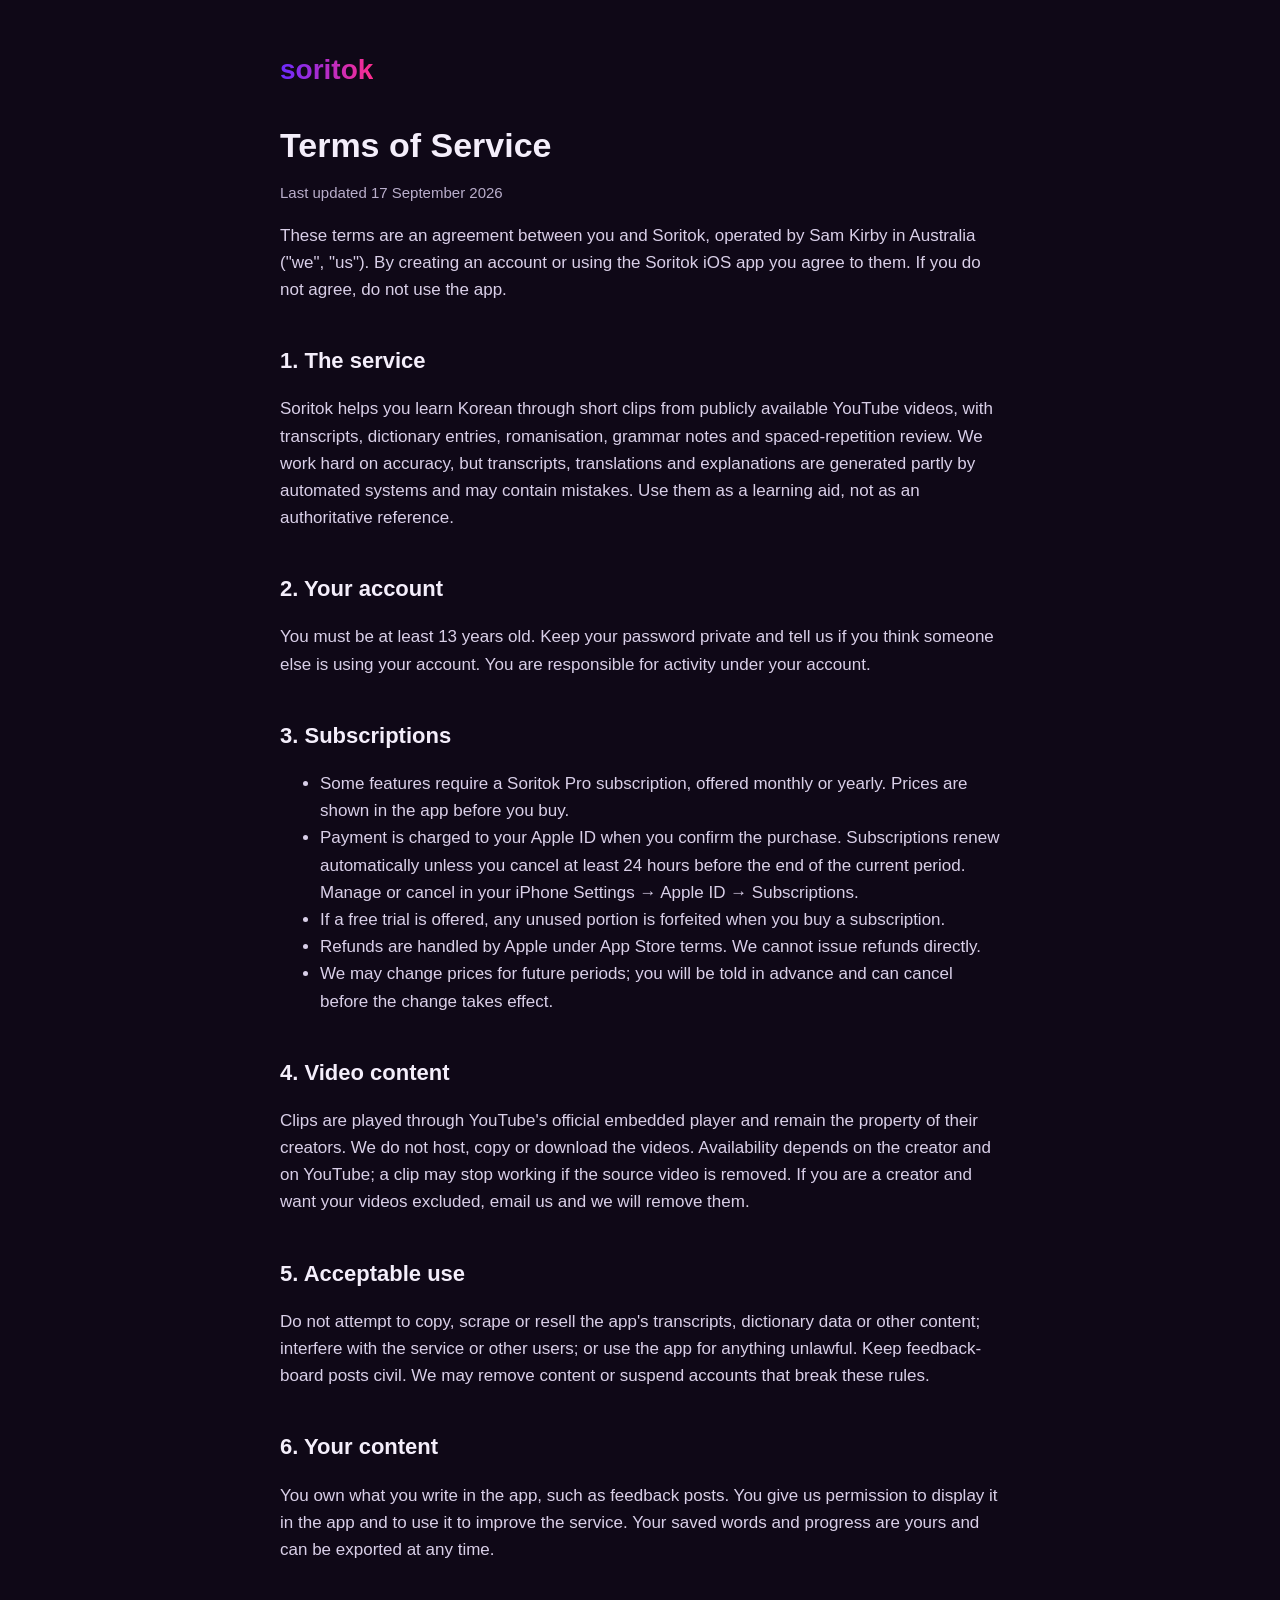
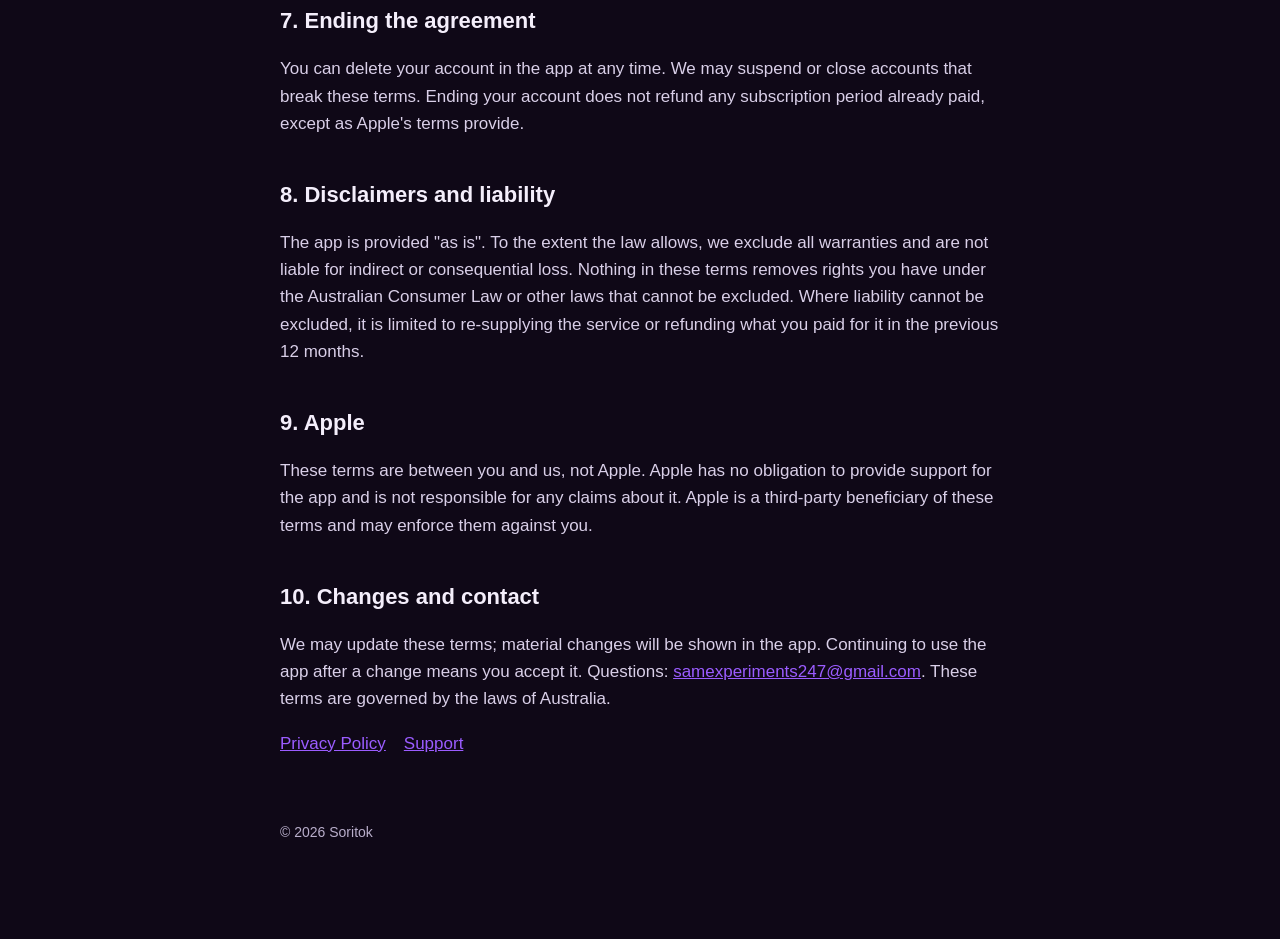
==== terms.html @ d4453622 "Soritok public site: terms, privacy, support Co-Authored-By: Claude Fable 5.1 <noreply@anthropic.com" ====
<!doctype html>
<html lang="en"><head><meta charset="utf-8"><meta name="viewport" content="width=device-width,initial-scale=1"><title>Soritok Terms of Service</title><link rel="stylesheet" href="style.css"></head>
<body><main>
<a class="brand" href="./">soritok</a>
<h1>Terms of Service</h1>
<p class="meta">Last updated 17 September 2026</p>
<p>These terms are an agreement between you and Soritok, operated by Sam Kirby in Australia ("we", "us"). By creating an account or using the Soritok iOS app you agree to them. If you do not agree, do not use the app.</p>

<h2>1. The service</h2>
<p>Soritok helps you learn Korean through short clips from publicly available YouTube videos, with transcripts, dictionary entries, romanisation, grammar notes and spaced-repetition review. We work hard on accuracy, but transcripts, translations and explanations are generated partly by automated systems and may contain mistakes. Use them as a learning aid, not as an authoritative reference.</p>

<h2>2. Your account</h2>
<p>You must be at least 13 years old. Keep your password private and tell us if you think someone else is using your account. You are responsible for activity under your account.</p>

<h2>3. Subscriptions</h2>
<ul>
<li>Some features require a Soritok Pro subscription, offered monthly or yearly. Prices are shown in the app before you buy.</li>
<li>Payment is charged to your Apple ID when you confirm the purchase. Subscriptions renew automatically unless you cancel at least 24 hours before the end of the current period. Manage or cancel in your iPhone Settings → Apple ID → Subscriptions.</li>
<li>If a free trial is offered, any unused portion is forfeited when you buy a subscription.</li>
<li>Refunds are handled by Apple under App Store terms. We cannot issue refunds directly.</li>
<li>We may change prices for future periods; you will be told in advance and can cancel before the change takes effect.</li>
</ul>

<h2>4. Video content</h2>
<p>Clips are played through YouTube's official embedded player and remain the property of their creators. We do not host, copy or download the videos. Availability depends on the creator and on YouTube; a clip may stop working if the source video is removed. If you are a creator and want your videos excluded, email us and we will remove them.</p>

<h2>5. Acceptable use</h2>
<p>Do not attempt to copy, scrape or resell the app's transcripts, dictionary data or other content; interfere with the service or other users; or use the app for anything unlawful. Keep feedback-board posts civil. We may remove content or suspend accounts that break these rules.</p>

<h2>6. Your content</h2>
<p>You own what you write in the app, such as feedback posts. You give us permission to display it in the app and to use it to improve the service. Your saved words and progress are yours and can be exported at any time.</p>

<h2>7. Ending the agreement</h2>
<p>You can delete your account in the app at any time. We may suspend or close accounts that break these terms. Ending your account does not refund any subscription period already paid, except as Apple's terms provide.</p>

<h2>8. Disclaimers and liability</h2>
<p>The app is provided "as is". To the extent the law allows, we exclude all warranties and are not liable for indirect or consequential loss. Nothing in these terms removes rights you have under the Australian Consumer Law or other laws that cannot be excluded. Where liability cannot be excluded, it is limited to re-supplying the service or refunding what you paid for it in the previous 12 months.</p>

<h2>9. Apple</h2>
<p>These terms are between you and us, not Apple. Apple has no obligation to provide support for the app and is not responsible for any claims about it. Apple is a third-party beneficiary of these terms and may enforce them against you.</p>

<h2>10. Changes and contact</h2>
<p>We may update these terms; material changes will be shown in the app. Continuing to use the app after a change means you accept it. Questions: <a href="mailto:samexperiments247@gmail.com">samexperiments247@gmail.com</a>. These terms are governed by the laws of Australia.</p>

<nav><a href="privacy.html">Privacy Policy</a><a href="support.html">Support</a></nav>
<footer>© 2026 Soritok</footer>
</main></body></html>
---- style.css ----
:root { color-scheme: dark; }
body { margin: 0; background: #0F0817; color: #F4EEFB; font: 17px/1.6 -apple-system, BlinkMacSystemFont, "Segoe UI", Roboto, Helvetica, Arial, sans-serif; }
main { max-width: 720px; margin: 0 auto; padding: 48px 24px 96px; }
h1 { font-size: 34px; line-height: 1.2; margin: 0 0 8px; }
h2 { font-size: 22px; margin: 40px 0 8px; }
p, li { color: #D9CFE8; }
a { color: #9B5CFF; }
.brand { font-weight: 800; font-size: 28px; background: linear-gradient(90deg, #6A2BFF, #FF2D8E); -webkit-background-clip: text; background-clip: text; color: transparent; text-decoration: none; display: inline-block; margin-bottom: 32px; }
.meta { color: #B9AECB; font-size: 15px; }
nav a { margin-right: 18px; }
footer { margin-top: 64px; color: #B9AECB; font-size: 14px; }
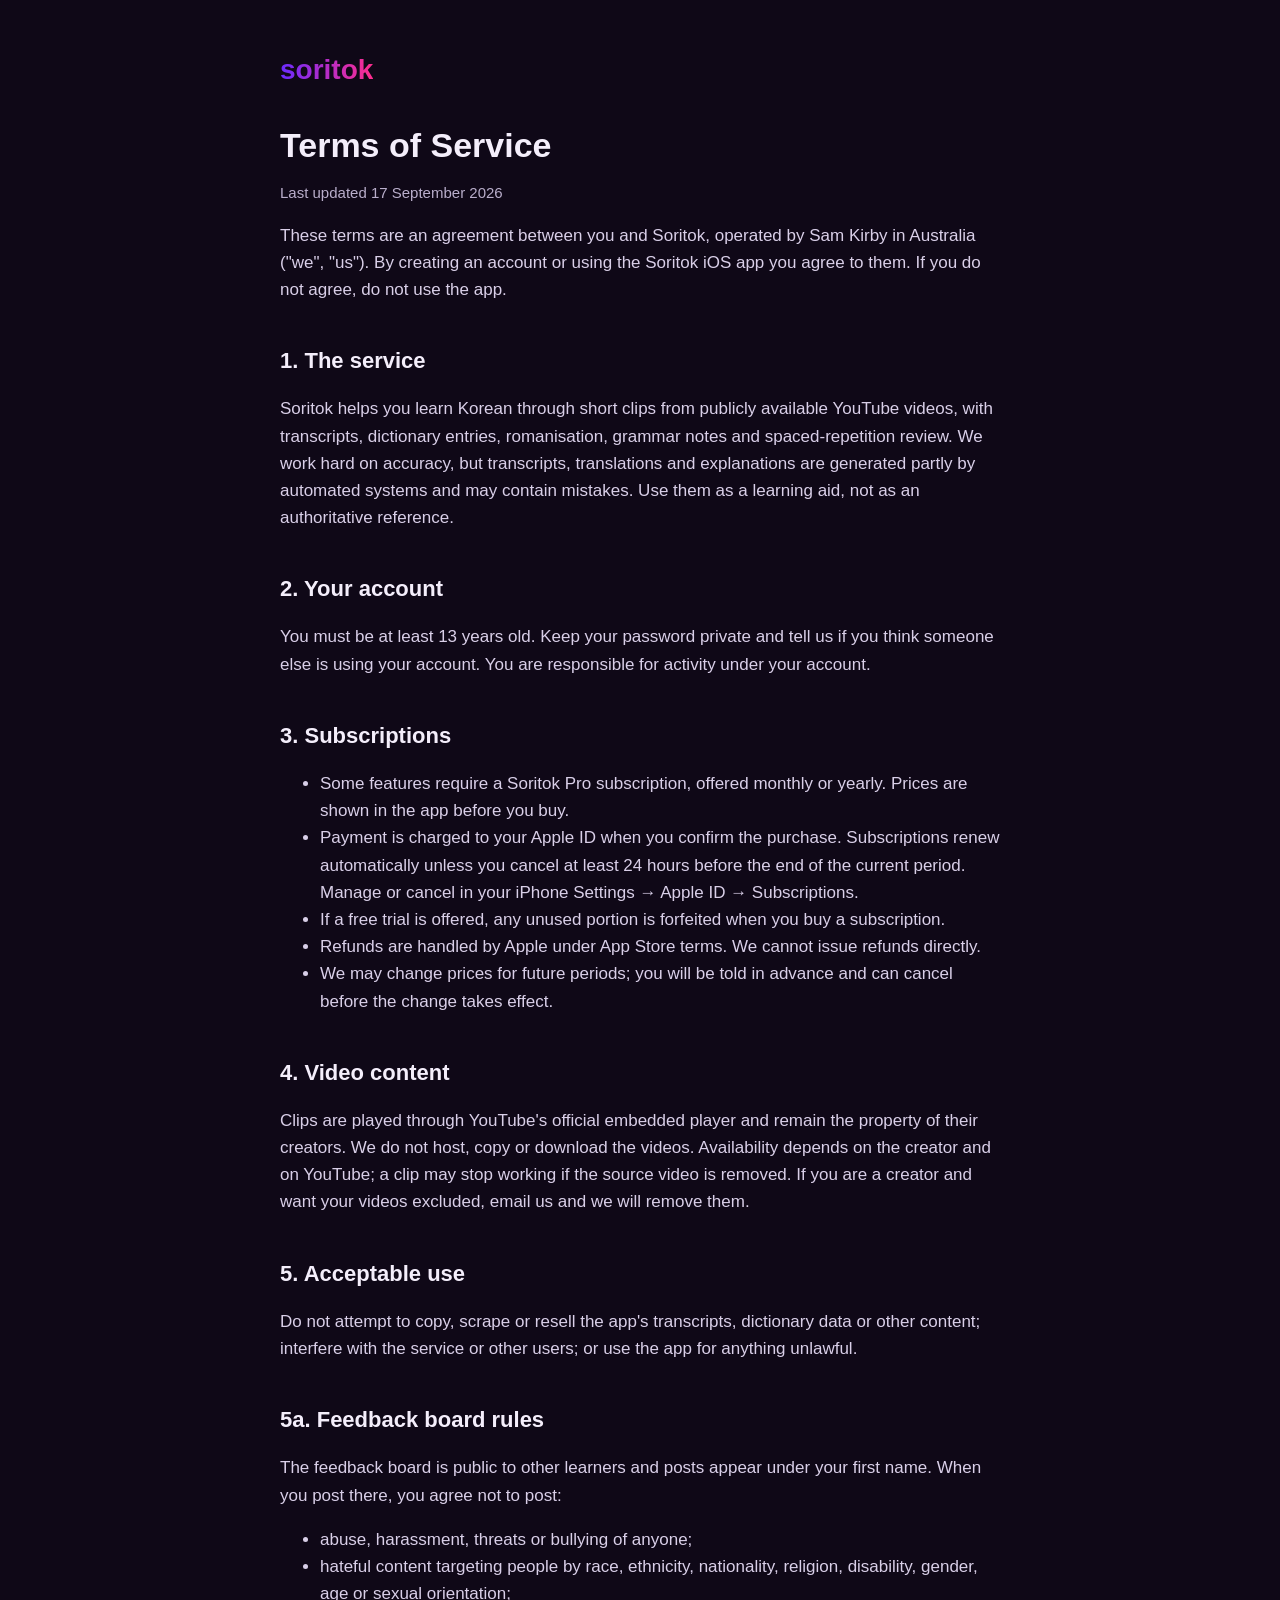
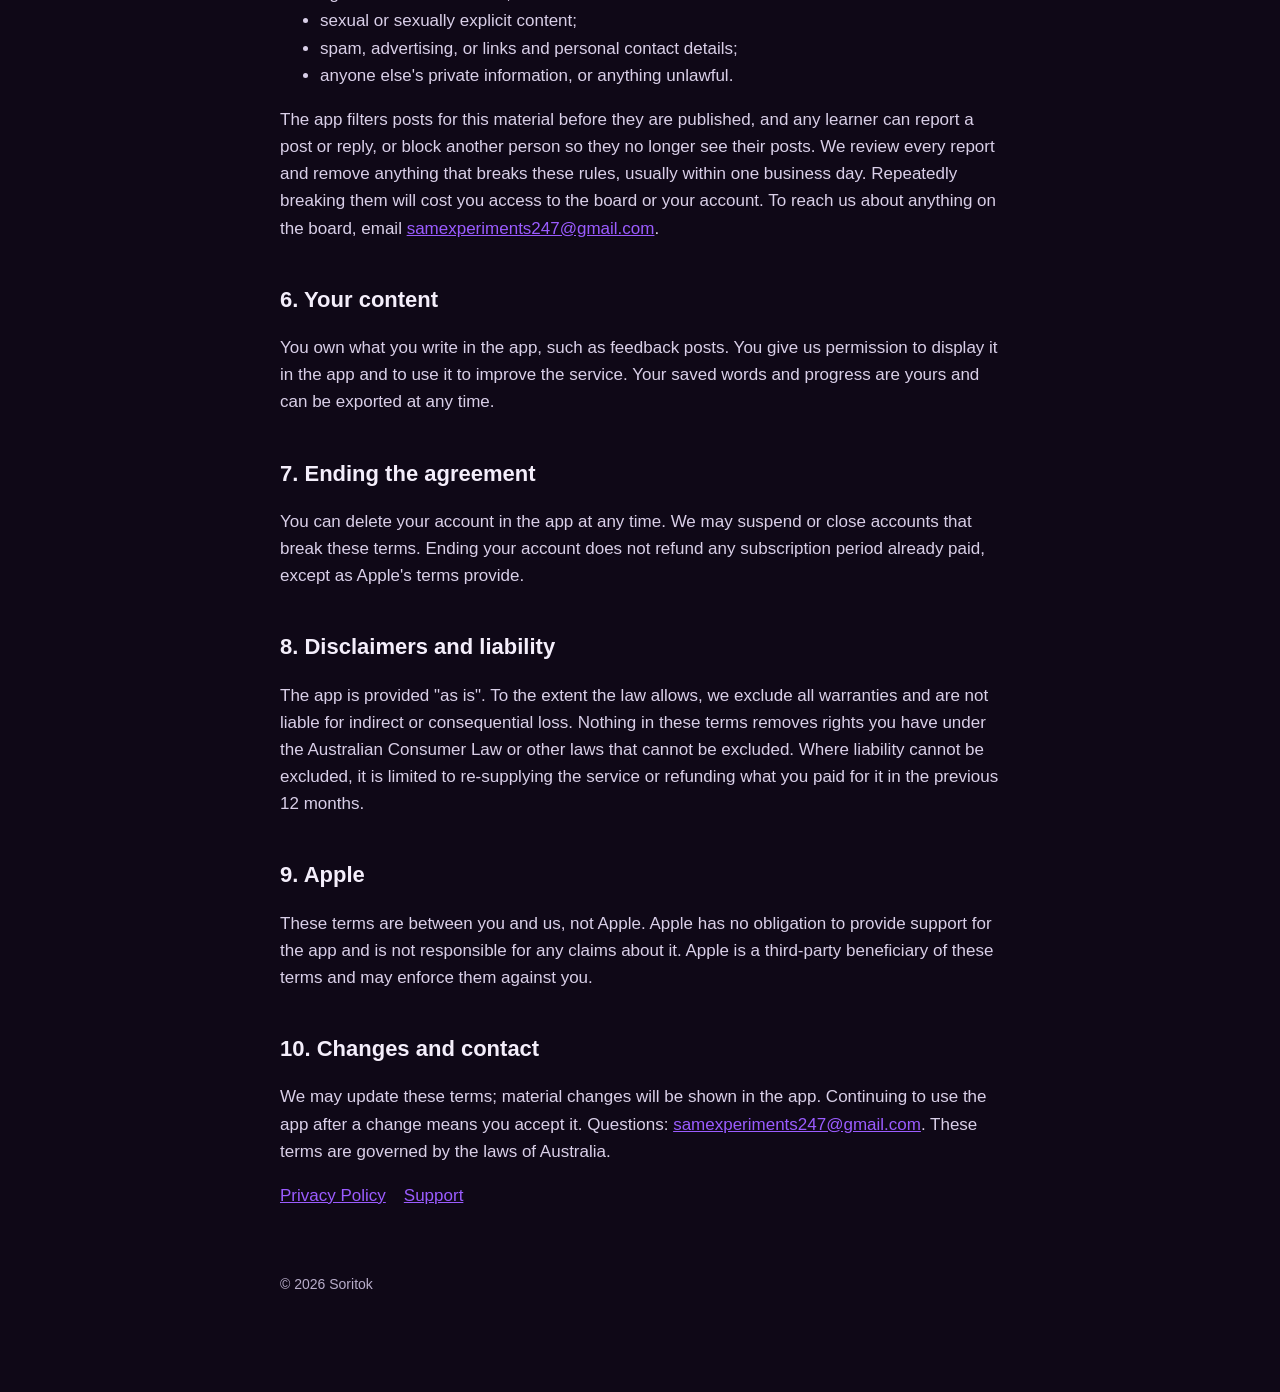
==== commit 26d4c309: "Disclose masked session recordings; add feedback board rules Session replay ships in the app but was" ====
--- a/terms.html
+++ b/terms.html
@@ -25,7 +25,18 @@
 <p>Clips are played through YouTube's official embedded player and remain the property of their creators. We do not host, copy or download the videos. Availability depends on the creator and on YouTube; a clip may stop working if the source video is removed. If you are a creator and want your videos excluded, email us and we will remove them.</p>
 
 <h2>5. Acceptable use</h2>
-<p>Do not attempt to copy, scrape or resell the app's transcripts, dictionary data or other content; interfere with the service or other users; or use the app for anything unlawful. Keep feedback-board posts civil. We may remove content or suspend accounts that break these rules.</p>
+<p>Do not attempt to copy, scrape or resell the app's transcripts, dictionary data or other content; interfere with the service or other users; or use the app for anything unlawful.</p>
+
+<h2>5a. Feedback board rules</h2>
+<p>The feedback board is public to other learners and posts appear under your first name. When you post there, you agree not to post:</p>
+<ul>
+<li>abuse, harassment, threats or bullying of anyone;</li>
+<li>hateful content targeting people by race, ethnicity, nationality, religion, disability, gender, age or sexual orientation;</li>
+<li>sexual or sexually explicit content;</li>
+<li>spam, advertising, or links and personal contact details;</li>
+<li>anyone else's private information, or anything unlawful.</li>
+</ul>
+<p>The app filters posts for this material before they are published, and any learner can report a post or reply, or block another person so they no longer see their posts. We review every report and remove anything that breaks these rules, usually within one business day. Repeatedly breaking them will cost you access to the board or your account. To reach us about anything on the board, email <a href="mailto:samexperiments247@gmail.com">samexperiments247@gmail.com</a>.</p>
 
 <h2>6. Your content</h2>
 <p>You own what you write in the app, such as feedback posts. You give us permission to display it in the app and to use it to improve the service. Your saved words and progress are yours and can be exported at any time.</p>
